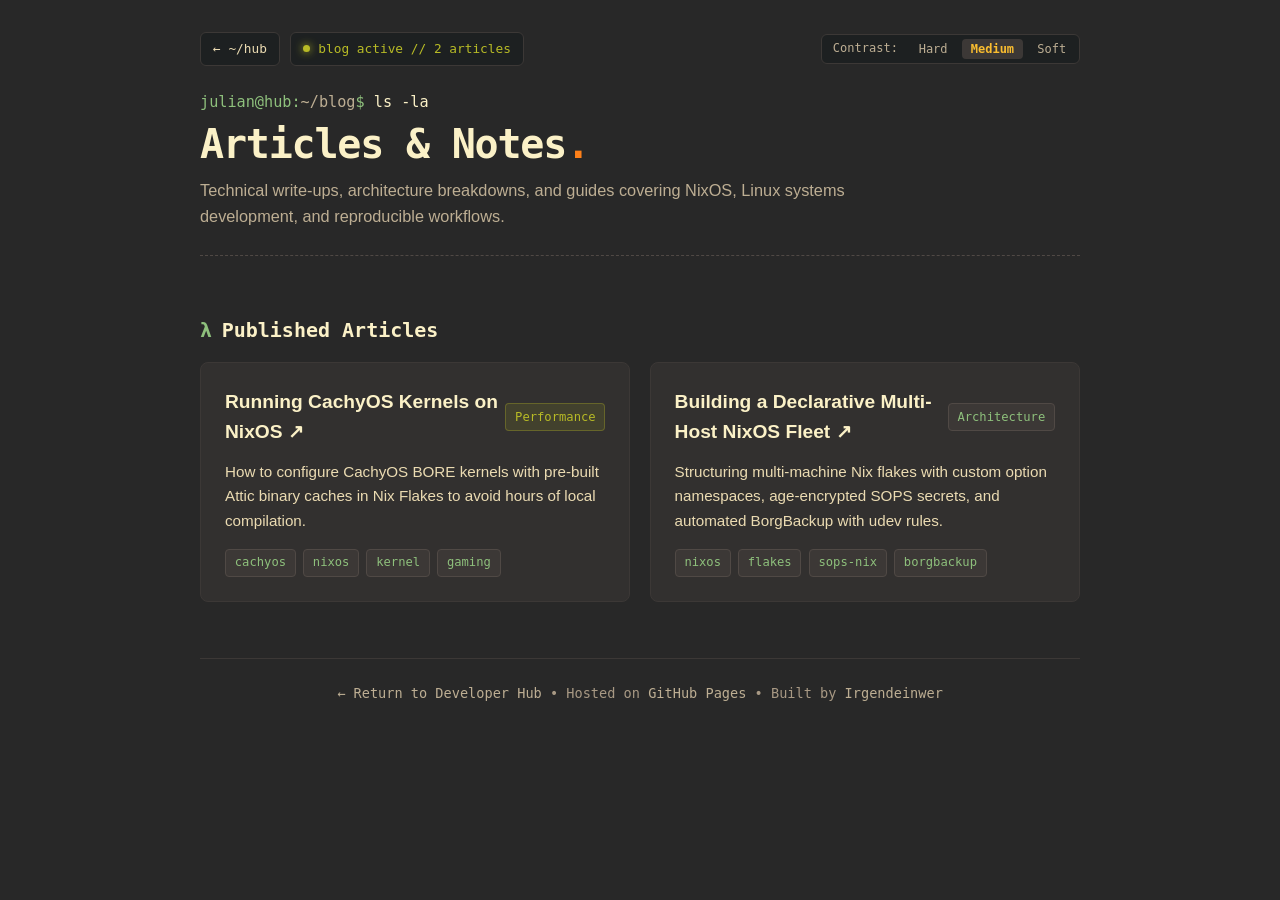
==== blog/index.html @ c4e3f8ac "feat: modularize codebase, sync dotfiles tree, add blog system and CachyOS guide" ====
<!DOCTYPE html>
<html lang="en">
<head>
    <meta charset="UTF-8">
    <meta name="viewport" content="width=device-width, initial-scale=1.0">
    <meta http-equiv="X-UA-Compatible" content="ie=edge">

    <!-- Browser Theme Color -->
    <meta name="theme-color" content="#282828" id="meta-theme-color">

    <!-- SEO Metadata -->
    <title>Blog &amp; Technical Notes | Irgendeinwer</title>
    <meta name="title" content="Blog &amp; Technical Notes | Irgendeinwer">
    <meta name="description" content="Technical deep-dives on NixOS, CachyOS kernels, Flakes, SOPS secrets, Linux system architecture, and reproducible workflows.">
    <meta name="author" content="Irgendeinwer">
    <meta name="robots" content="index, follow">
    <link rel="canonical" href="https://irgendeinwer.github.io/blog/">

    <!-- Favicon -->
    <link rel="icon" type="image/svg+xml" href="../favicon.svg">
    <link rel="icon" href="../favicon.ico" sizes="any">

    <!-- Open Graph & Twitter -->
    <meta property="og:type" content="website">
    <meta property="og:url" content="https://irgendeinwer.github.io/blog/">
    <meta property="og:title" content="Blog &amp; Technical Notes | Irgendeinwer">
    <meta property="og:description" content="Technical deep-dives on NixOS, CachyOS kernels, Flakes, SOPS secrets, Linux architecture, and declarative dotfiles.">
    <meta property="og:image" content="https://irgendeinwer.github.io/assets/og-image.png">

    <!-- Schema.org JSON-LD -->
    <script type="application/ld+json">
    {
      "@context": "https://schema.org",
      "@type": "Blog",
      "name": "Irgendeinwer Technical Blog",
      "url": "https://irgendeinwer.github.io/blog/",
      "description": "Technical deep-dives on NixOS, CachyOS kernels, Flakes, SOPS secrets, Linux architecture, and declarative dotfiles.",
      "author": {
        "@type": "Person",
        "name": "Irgendeinwer"
      }
    }
    </script>

    <!-- Modular Stylesheets -->
    <link rel="stylesheet" href="../css/variables.css">
    <link rel="stylesheet" href="../css/main.css">
    <link rel="stylesheet" href="../css/components.css">
</head>
<body data-contrast="medium">

    <div class="container">
        <!-- Top Nav -->
        <nav class="top-nav" aria-label="Navigation">
            <div class="nav-links">
                <a href="../" class="nav-pill" title="Return to developer hub">
                    <span>← ~/hub</span>
                </a>
                <div class="nav-status">
                    <span class="status-indicator" aria-hidden="true"></span>
                    <span>blog active // 2 articles</span>
                </div>
            </div>
            <div class="contrast-switcher" role="group" aria-label="Background Contrast Modes">
                <span class="contrast-label">Contrast:</span>
                <button class="contrast-btn" onclick="setContrast('hard')" aria-label="Set contrast to Hard mode">Hard</button>
                <button class="contrast-btn active" onclick="setContrast('medium')" aria-label="Set contrast to Medium mode">Medium</button>
                <button class="contrast-btn" onclick="setContrast('soft')" aria-label="Set contrast to Soft mode">Soft</button>
            </div>
        </nav>

        <!-- Header -->
        <header>
            <div class="prompt-line">julian@hub:<span class="path">~/blog</span>$ <span class="cmd">ls -la</span></div>
            <h1>Articles &amp; <span class="title-nowrap">Notes<span class="accent">.</span></span></h1>
            <p class="lead">
                Technical write-ups, architecture breakdowns, and guides covering NixOS, Linux systems development, and reproducible workflows.
            </p>
        </header>

        <!-- Blog Posts List -->
        <section aria-labelledby="posts-heading">
            <h2 id="posts-heading">Published Articles</h2>
            
            <div class="grid-2" style="margin-top: 1rem;">
                <article class="card">
                    <div class="card-header">
                        <h3 class="card-title">
                            <a href="cachyos-kernel-on-nixos.html">
                                Running CachyOS Kernels on NixOS ↗
                            </a>
                        </h3>
                        <span class="tag green">Performance</span>
                    </div>
                    <p class="card-desc">
                        How to configure CachyOS BORE kernels with pre-built Attic binary caches in Nix Flakes to avoid hours of local compilation.
                    </p>
                    <div class="tag-list">
                        <span class="tag">cachyos</span>
                        <span class="tag">nixos</span>
                        <span class="tag">kernel</span>
                        <span class="tag">gaming</span>
                    </div>
                </article>

                <article class="card">
                    <div class="card-header">
                        <h3 class="card-title">
                            <a href="building-declarative-nixos-fleet.html">
                                Building a Declarative Multi-Host NixOS Fleet ↗
                            </a>
                        </h3>
                        <span class="tag">Architecture</span>
                    </div>
                    <p class="card-desc">
                        Structuring multi-machine Nix flakes with custom option namespaces, age-encrypted SOPS secrets, and automated BorgBackup with udev rules.
                    </p>
                    <div class="tag-list">
                        <span class="tag">nixos</span>
                        <span class="tag">flakes</span>
                        <span class="tag">sops-nix</span>
                        <span class="tag">borgbackup</span>
                    </div>
                </article>
            </div>
        </section>

        <!-- Footer -->
        <footer>
            <p>
                <a href="../">← Return to Developer Hub</a> • Hosted on <a href="https://pages.github.com/" target="_blank" rel="noopener noreferrer">GitHub Pages</a> • Built by <a href="https://github.com/irgendeinwer">Irgendeinwer</a>
            </p>
        </footer>
    </div>

    <!-- Scripts -->
    <script src="../js/shortcuts.js"></script>
    <script src="../js/app.js"></script>
</body>
</html>
---- css/variables.css ----
/* ==========================================================================
   Gruvbox Design Tokens & Variables
   ========================================================================== */

:root {
    /* Gruvbox Dark Palette */
    --bg-hard: #1d2021;
    --bg: #282828;
    --bg-soft: #32302f;
    --bg-card: #3c3836;
    --bg-hover: #504945;

    --fg-0: #fbf1c7;
    --fg-1: #ebdbb2;
    --fg-4: #bdae93; /* Gruvbox fg3 - WCAG AA compliant (>6:1 contrast) */
    --gray: #a89984; /* Gruvbox fg4 - WCAG AA compliant (>4.8:1 contrast) */

    --red: #fb4934;
    --green: #b8bb26;
    --yellow: #fabd2f;
    --blue: #83a598;
    --purple: #d3869b;
    --aqua: #8ec07c;
    --orange: #fe8019;

    --font-mono: 'JetBrains Mono', 'Fira Code', 'FiraCode Nerd Font', 'Cascadia Code', monospace;
    --font-sans: -apple-system, BlinkMacSystemFont, "Segoe UI", Roboto, Helvetica, Arial, sans-serif;
}

/* Contrast Modes */
body[data-contrast="hard"] { --bg: var(--bg-hard); }
body[data-contrast="soft"] { --bg: var(--bg-soft); }

/* Animation Keyframes */
@keyframes cursor-blink {
    0%, 100% { opacity: 1; }
    50% { opacity: 0; }
}

@keyframes floatUp {
    0% {
        opacity: 1;
        transform: translate(0, 0) scale(1);
    }
    100% {
        opacity: 0;
        transform: translate(var(--tx, 0px), var(--ty, -100px)) scale(0.5) rotate(45deg);
    }
}
---- css/main.css ----
/* ==========================================================================
   Main Base & Layout Styles
   ========================================================================== */

* {
    box-sizing: border-box;
    margin: 0;
    padding: 0;
}

body {
    background-color: var(--bg);
    color: var(--fg-1);
    font-family: var(--font-sans);
    line-height: 1.6;
    padding: 0 1.5rem;
    display: flex;
    flex-direction: column;
    align-items: center;
    min-height: 100vh;
    transition: background-color 0.2s ease, color 0.2s ease;
}

/* Accessible Focus Outline */
a:focus-visible, button:focus-visible, input:focus-visible, summary:focus-visible {
    outline: 2px solid var(--yellow);
    outline-offset: 3px;
}

.container {
    max-width: 880px;
    width: 100%;
    display: flex;
    flex-direction: column;
    padding: 2rem 0 1rem;
}

/* Terminal Cursor Blink */
.cursor-blink {
    display: inline-block;
    width: 7px;
    height: 13px;
    vertical-align: -1px;
    background-color: var(--yellow);
    animation: cursor-blink 1s step-end infinite;
    margin-left: 4px;
}

/* Top Nav & Contrast Switcher */
.top-nav {
    display: flex;
    justify-content: space-between;
    align-items: center;
    margin-bottom: 1.5rem;
    font-family: var(--font-mono);
    font-size: 0.85rem;
    color: var(--fg-4);
    flex-wrap: wrap;
    gap: 0.8rem;
}

.nav-links {
    display: flex;
    align-items: center;
    gap: 0.6rem;
    flex-wrap: wrap;
}

/* Nav Status / Capsule Pill */
.nav-status, .nav-pill {
    display: inline-flex;
    align-items: center;
    gap: 0.55rem;
    background: var(--bg-hard);
    border: 1px solid var(--bg-card);
    padding: 0.35rem 0.75rem;
    border-radius: 6px;
    font-family: var(--font-mono);
    font-size: 0.8rem;
    color: var(--green);
    white-space: nowrap;
    text-decoration: none;
    transition: all 0.15s ease;
}

.nav-pill {
    color: var(--fg-1);
}

.nav-pill:hover {
    border-color: var(--yellow);
    color: var(--yellow);
    transform: translateY(-1px);
}

.nav-pill.active {
    border-color: var(--aqua);
    color: var(--aqua);
}

.status-indicator {
    width: 7px;
    height: 7px;
    background-color: var(--green);
    border-radius: 50%;
    box-shadow: 0 0 8px var(--green);
}

.contrast-switcher {
    display: flex;
    align-items: center;
    gap: 0.35rem;
    background: var(--bg-hard);
    padding: 0.25rem;
    border-radius: 6px;
    border: 1px solid var(--bg-card);
}

.contrast-label {
    font-size: 0.75rem;
    padding: 0 0.4rem;
    color: var(--fg-4);
}

.contrast-btn {
    background: transparent;
    border: none;
    color: var(--fg-4);
    font-family: var(--font-mono);
    font-size: 0.75rem;
    padding: 0.2rem 0.55rem;
    border-radius: 4px;
    cursor: pointer;
    transition: all 0.15s ease;
}

.contrast-btn:hover {
    color: var(--fg-0);
}

.contrast-btn.active {
    background: var(--bg-card);
    color: var(--yellow);
    font-weight: bold;
}

/* Header */
header {
    margin-bottom: 1.8rem;
    border-bottom: 1px dashed var(--bg-hover);
    padding-bottom: 1.6rem;
}

.prompt-line {
    font-family: var(--font-mono);
    font-size: 0.95rem;
    color: var(--aqua);
    margin-bottom: 0.35rem;
}

.prompt-line .path { color: var(--fg-4); }
.prompt-line .cmd { color: var(--fg-0); }

h1 {
    font-family: var(--font-mono);
    font-size: 2.5rem;
    color: var(--fg-0);
    letter-spacing: -0.03em;
    line-height: 1.2;
    margin-bottom: 0.6rem;
    word-break: break-word;
}

h1 .accent {
    color: var(--orange);
}

.title-nowrap {
    white-space: nowrap;
}

.lead {
    font-size: 1.02rem;
    color: var(--fg-4);
    max-width: 680px;
}

/* Section Headings */
h2 {
    font-size: 1.25rem;
    color: var(--fg-0);
    font-family: var(--font-mono);
    margin: 1.8rem 0 0.9rem;
    display: flex;
    align-items: center;
    gap: 0.6rem;
}

h2::before {
    content: "λ";
    color: var(--aqua);
    font-weight: bold;
}

/* Footer */
footer {
    width: 100%;
    max-width: 880px;
    margin-top: 3.5rem;
    padding-top: 1.5rem;
    padding-bottom: 2rem;
    border-top: 1px solid var(--bg-card);
    text-align: center;
    font-size: 0.85rem;
    color: var(--gray);
    font-family: var(--font-mono);
}

footer a {
    color: var(--fg-4);
    text-decoration: none;
}

footer a:hover {
    color: var(--yellow);
    text-decoration: underline;
}
---- css/components.css ----
/* ==========================================================================
   UI Components Stylesheet
   ========================================================================== */

/* Live Git Commit Banner */
.git-status-bar {
    margin-top: 1.2rem;
    background: var(--bg-hard);
    border: 1px solid var(--bg-card);
    border-radius: 6px;
    padding: 0.55rem 0.85rem;
    font-family: var(--font-mono);
    font-size: 0.8rem;
    color: var(--fg-4);
    display: flex;
    align-items: center;
    justify-content: space-between;
    flex-wrap: wrap;
    gap: 0.5rem;
}

.git-status-left {
    display: flex;
    align-items: center;
    gap: 0.5rem;
}

.git-badge {
    background: rgba(184, 187, 38, 0.15);
    color: var(--green);
    border: 1px solid rgba(184, 187, 38, 0.3);
    border-radius: 4px;
    padding: 0.1rem 0.4rem;
    font-size: 0.72rem;
    font-weight: 600;
}

.git-msg {
    color: var(--fg-1);
}

.git-msg a {
    color: var(--yellow);
    text-decoration: none;
}
.git-msg a:hover {
    text-decoration: underline;
}

/* Fastfetch Terminal Container */
.terminal-card {
    background: var(--bg-hard);
    border: 1px solid var(--bg-card);
    border-radius: 8px;
    overflow: hidden;
    box-shadow: 0 8px 30px rgba(0, 0, 0, 0.35);
}

.terminal-header {
    background: var(--bg-soft);
    padding: 0.6rem 1rem;
    display: flex;
    align-items: center;
    justify-content: space-between;
    border-bottom: 1px solid var(--bg-card);
    flex-wrap: wrap;
    gap: 0.5rem;
}

.terminal-dots {
    display: flex;
    gap: 6px;
}

.dot {
    width: 11px;
    height: 11px;
    border-radius: 50%;
}
.dot.red { background-color: var(--red); }
.dot.yellow { background-color: var(--yellow); }
.dot.green { background-color: var(--green); }

.terminal-quote {
    font-family: var(--font-mono);
    font-size: 0.8rem;
    color: var(--yellow);
    font-style: italic;
}

.host-tabs {
    display: flex;
    gap: 0.35rem;
}

.tab-btn {
    background: var(--bg-card);
    color: var(--fg-4);
    border: 1px solid var(--bg-hover);
    padding: 0.25rem 0.65rem;
    font-family: var(--font-mono);
    font-size: 0.78rem;
    border-radius: 4px;
    cursor: pointer;
    transition: all 0.15s ease;
}

.tab-btn.active {
    background: var(--aqua);
    color: var(--bg-hard);
    border-color: var(--aqua);
    font-weight: bold;
}

/* Fastfetch Responsive Layout */
.terminal-body {
    padding: 1.4rem 1.8rem;
    display: flex;
    align-items: center;
    gap: 2.5rem;
    font-family: var(--font-mono);
    font-size: 0.86rem;
}

@media (max-width: 680px) {
    .terminal-body {
        flex-direction: column;
        align-items: center;
        gap: 1.5rem;
        padding: 1.2rem;
    }
    .nix-logo {
        width: 170px !important;
        height: 170px !important;
    }
}

/* Interactive Large Rainbow Nix Logo */
.nix-logo {
    width: 245px;
    height: 245px;
    flex-shrink: 0;
    cursor: pointer;
    user-select: none;
    transform-origin: center;
    transform: rotate(0deg);
    transition: transform 0.65s cubic-bezier(0.34, 1.56, 0.64, 1), filter 0.3s ease;
    filter: drop-shadow(0 6px 16px rgba(0, 0, 0, 0.45));
}

.nix-logo:hover {
    filter: drop-shadow(0 0 22px rgba(184, 187, 38, 0.55));
}

.fetch-specs {
    display: flex;
    flex-direction: column;
    gap: 0.35rem;
    width: 100%;
}

.fetch-header {
    color: var(--yellow);
    font-weight: bold;
    font-size: 0.95rem;
}

.fetch-divider {
    color: var(--fg-4);
    margin-bottom: 0.2rem;
    opacity: 0.5;
}

.spec-line {
    display: flex;
    gap: 0.5rem;
    flex-wrap: wrap;
}

.spec-key {
    color: var(--blue);
    font-weight: 600;
    min-width: 75px;
}

.spec-val {
    color: var(--fg-1);
}

.spec-val.accent {
    color: var(--orange);
}

/* Fastfetch Terminal Color Palette Bar */
.fetch-palette {
    display: flex;
    gap: 6px;
    margin-top: 0.65rem;
    padding-top: 0.5rem;
}

.palette-block {
    width: 18px;
    height: 12px;
    border-radius: 2px;
    transition: transform 0.15s ease;
}

.palette-block:hover {
    transform: scaleY(1.4);
}

/* Grid & Cards */
.grid-2 {
    display: grid;
    grid-template-columns: repeat(auto-fit, minmax(280px, 1fr));
    gap: 1.2rem;
}

.card {
    background: var(--bg-soft);
    border: 1px solid var(--bg-card);
    border-radius: 8px;
    padding: 1.5rem;
    transition: transform 0.2s ease, border-color 0.2s ease, box-shadow 0.2s ease;
    position: relative;
    display: flex;
    flex-direction: column;
}

.card:hover {
    border-color: var(--yellow);
    transform: translateY(-2px);
    box-shadow: 0 6px 20px rgba(0, 0, 0, 0.4);
}

.card-header {
    display: flex;
    justify-content: space-between;
    align-items: center;
    margin-bottom: 0.75rem;
}

.card-title {
    font-size: 1.2rem;
    font-weight: 600;
    color: var(--fg-0);
}

.card-title a {
    color: inherit;
    text-decoration: none;
}

.card-title a:hover {
    color: var(--orange);
}

.card-desc {
    color: var(--fg-1);
    font-size: 0.95rem;
    margin-bottom: 1rem;
    flex-grow: 1;
}

/* Tags */
.tag-list {
    display: flex;
    flex-wrap: wrap;
    gap: 0.45rem;
}

.tag {
    font-family: var(--font-mono);
    font-size: 0.76rem;
    padding: 0.2rem 0.55rem;
    border-radius: 4px;
    background: var(--bg-card);
    color: var(--aqua);
    border: 1px solid var(--bg-hover);
}

.tag.accent {
    color: var(--orange);
    background: rgba(254, 128, 25, 0.12);
    border-color: rgba(254, 128, 25, 0.3);
}

.tag.green {
    color: var(--green);
    background: rgba(184, 187, 38, 0.12);
    border-color: rgba(184, 187, 38, 0.3);
}

.tag.purple {
    color: var(--purple);
    background: rgba(211, 134, 155, 0.12);
    border-color: rgba(211, 134, 155, 0.3);
}

/* Repository Directory Tree Component */
.tree-container {
    background: var(--bg-hard);
    border: 1px solid var(--bg-card);
    border-radius: 8px;
    margin-top: 1rem;
    overflow: hidden;
    font-family: var(--font-mono);
    font-size: 0.85rem;
}

.tree-header {
    background: var(--bg-soft);
    padding: 0.6rem 1rem;
    display: flex;
    justify-content: space-between;
    align-items: center;
    border-bottom: 1px solid var(--bg-card);
    color: var(--fg-4);
    font-size: 0.8rem;
    flex-wrap: wrap;
    gap: 0.5rem;
}

.tree-body {
    padding: 1rem 1.25rem;
    max-height: 480px;
    overflow-y: auto;
}

.tree-branch {
    list-style: none;
    padding-left: 1.2rem;
    border-left: 1px solid var(--bg-card);
    margin: 0.2rem 0 0.2rem 0.4rem;
}

.tree-root {
    list-style: none;
    padding-left: 0;
    margin: 0;
}

.tree-item {
    margin: 0.3rem 0;
}

.tree-folder summary {
    cursor: pointer;
    color: var(--yellow);
    font-weight: 600;
    display: inline-flex;
    align-items: center;
    gap: 0.35rem;
    user-select: none;
    padding: 0.15rem 0.3rem;
    border-radius: 4px;
    transition: background 0.15s ease;
}

.tree-folder summary:hover {
    background: var(--bg-card);
    color: var(--fg-0);
}

.tree-folder summary::marker, .tree-folder summary::-webkit-details-marker {
    display: none;
}

.tree-folder summary::before {
    content: "▸";
    color: var(--fg-4);
    font-size: 0.8rem;
    display: inline-block;
    transition: transform 0.15s ease;
}

.tree-folder[open] > summary::before {
    transform: rotate(90deg);
    color: var(--yellow);
}

.tree-file {
    color: var(--fg-1);
    display: flex;
    align-items: center;
    gap: 0.45rem;
    padding: 0.12rem 0.3rem;
    border-radius: 4px;
}

.tree-file:hover {
    background: var(--bg-soft);
}

.tree-file-nix { color: var(--aqua); }
.tree-file-doc { color: var(--blue); }
.tree-file-media { color: var(--purple); }
.tree-file-config { color: var(--orange); }

.btn-tree-toggle {
    background: var(--bg-card);
    border: 1px solid var(--bg-hover);
    color: var(--fg-1);
    font-family: var(--font-mono);
    font-size: 0.75rem;
    padding: 0.2rem 0.6rem;
    border-radius: 4px;
    cursor: pointer;
}
.btn-tree-toggle:hover {
    background: var(--bg-hover);
    color: var(--yellow);
}

/* Interactive Namespace Builder Widget */
.playground-header {
    display: flex;
    justify-content: space-between;
    align-items: center;
    margin-bottom: 0.75rem;
    flex-wrap: wrap;
    gap: 0.5rem;
}

.playground-actions {
    display: flex;
    gap: 0.4rem;
}

.btn-action {
    background: var(--bg-card);
    color: var(--fg-1);
    border: 1px solid var(--bg-hover);
    font-family: var(--font-mono);
    font-size: 0.75rem;
    padding: 0.25rem 0.6rem;
    border-radius: 4px;
    cursor: pointer;
    transition: all 0.15s ease;
}

.btn-action:hover {
    background: var(--yellow);
    color: var(--bg-hard);
    border-color: var(--yellow);
    font-weight: bold;
}

.playground-container {
    background: var(--bg-soft);
    border: 1px solid var(--bg-card);
    border-radius: 8px;
    padding: 1.5rem;
    display: grid;
    grid-template-columns: 1fr 1.15fr;
    gap: 1.5rem;
}

@media (max-width: 780px) {
    .playground-container {
        grid-template-columns: 1fr;
    }
}

.toggles-panel {
    display: flex;
    flex-direction: column;
    gap: 0.65rem;
}

.toggle-group-title {
    font-family: var(--font-mono);
    font-size: 0.78rem;
    color: var(--fg-4);
    text-transform: uppercase;
    letter-spacing: 0.05em;
    margin-top: 0.4rem;
}

.toggle-item {
    display: flex;
    align-items: center;
    gap: 0.75rem;
    cursor: pointer;
    font-family: var(--font-mono);
    font-size: 0.82rem;
    color: var(--fg-1);
    user-select: none;
}

.toggle-item input[type="checkbox"] {
    accent-color: var(--green);
    width: 16px;
    height: 16px;
    cursor: pointer;
}

.live-code-preview {
    background: var(--bg-hard);
    border: 1px solid var(--bg-card);
    border-radius: 6px;
    padding: 1.2rem;
    font-family: var(--font-mono);
    font-size: 0.8rem;
    color: var(--fg-1);
    overflow-x: auto;
    display: flex;
    flex-direction: column;
    justify-content: center;
    line-height: 1.5;
}

/* Syntax Highlighting Tokens */
.code-nix-key { color: var(--blue); }
.code-nix-val { color: var(--green); }
.code-nix-str { color: var(--yellow); }
.code-nix-comment { color: var(--gray); font-style: italic; }
.code-nix-builtin { color: var(--purple); font-weight: 600; }
.code-nix-fn { color: var(--aqua); }
.code-nix-attr { color: var(--orange); }

/* Unified Flake & Clone Commands Box */
.cmd-terminal {
    background: var(--bg-hard);
    border: 1px solid var(--bg-card);
    border-radius: 8px;
    margin-top: 1rem;
    overflow: hidden;
}

.cmd-header {
    background: var(--bg-soft);
    padding: 0.5rem 1rem;
    display: flex;
    justify-content: space-between;
    align-items: center;
    border-bottom: 1px solid var(--bg-card);
    flex-wrap: wrap;
    gap: 0.5rem;
}

.cmd-tabs {
    display: flex;
    gap: 0.35rem;
}

.cmd-tab-btn {
    background: var(--bg-card);
    color: var(--fg-4);
    border: 1px solid var(--bg-hover);
    padding: 0.25rem 0.65rem;
    font-family: var(--font-mono);
    font-size: 0.78rem;
    border-radius: 4px;
    cursor: pointer;
    transition: all 0.15s ease;
}

.cmd-tab-btn.active {
    background: var(--aqua);
    color: var(--bg-hard);
    border-color: var(--aqua);
    font-weight: bold;
}

.cmd-body {
    padding: 1rem 1.2rem;
    display: flex;
    justify-content: space-between;
    align-items: center;
    font-family: var(--font-mono);
    font-size: 0.85rem;
    gap: 1rem;
    flex-wrap: wrap;
}

.cmd-text {
    color: var(--green);
    overflow-x: auto;
    word-break: break-all;
}

.cmd-text::before {
    content: "$ ";
    color: var(--fg-4);
}

.btn-copy-small {
    background: var(--bg-card);
    color: var(--fg-0);
    border: 1px solid var(--bg-hover);
    padding: 0.4rem 0.8rem;
    font-family: var(--font-mono);
    font-size: 0.78rem;
    border-radius: 4px;
    cursor: pointer;
    transition: all 0.15s ease;
    white-space: nowrap;
}

.btn-copy-small:hover {
    background: var(--yellow);
    color: var(--bg-hard);
    border-color: var(--yellow);
    font-weight: bold;
}

/* Connect / Links */
.links-group {
    display: flex;
    gap: 1rem;
    flex-wrap: wrap;
}

.btn {
    display: inline-flex;
    align-items: center;
    gap: 0.5rem;
    background: var(--bg-soft);
    color: var(--fg-0);
    border: 1px solid var(--bg-card);
    padding: 0.7rem 1.2rem;
    border-radius: 6px;
    font-family: var(--font-mono);
    font-size: 0.9rem;
    text-decoration: none;
    cursor: pointer;
    transition: all 0.15s ease;
}

.btn:hover {
    border-color: var(--yellow);
    color: var(--yellow);
    transform: translateY(-2px);
}

.btn-primary {
    background: var(--yellow);
    color: var(--bg-hard);
    border-color: var(--yellow);
    font-weight: bold;
}

.btn-primary:hover {
    background: var(--orange);
    border-color: var(--orange);
    color: var(--bg-hard);
}

.btn-icon-star {
    color: var(--bg-hard);
    font-size: 1.1rem;
    line-height: 1;
    font-weight: 900;
}

.btn-discord:hover {
    border-color: #7289da;
    color: #7289da;
}

/* Floating Particles */
.particle {
    position: fixed;
    pointer-events: none;
    font-family: var(--font-mono);
    font-weight: bold;
    z-index: 9999;
    animation: floatUp 0.9s cubic-bezier(0.22, 1, 0.36, 1) forwards;
}

/* Modern Gruvbox Toast Notification */
#toast {
    position: fixed;
    bottom: 24px;
    left: 50%;
    transform: translate(-50%, 30px) scale(0.92);
    background: rgba(30, 32, 33, 0.96);
    backdrop-filter: blur(12px);
    -webkit-backdrop-filter: blur(12px);
    border: 1px solid var(--yellow);
    color: var(--fg-0);
    font-family: var(--font-mono);
    font-size: 0.84rem;
    padding: 0.65rem 1.1rem;
    border-radius: 8px;
    box-shadow: 0 10px 30px rgba(0, 0, 0, 0.5);
    pointer-events: none;
    opacity: 0;
    visibility: hidden;
    z-index: 1000;
    display: flex;
    align-items: center;
    gap: 0.6rem;
    transition: opacity 0.25s ease, transform 0.3s cubic-bezier(0.175, 0.885, 0.32, 1.275), visibility 0.25s ease;
}

#toast.show {
    opacity: 1;
    visibility: visible;
    transform: translate(-50%, 0) scale(1);
}

#toast-icon {
    color: var(--yellow);
    font-weight: bold;
}

/* Vim Cheat Sheet Badge (Bottom Right) */
.kbd-hint {
    position: fixed;
    bottom: 20px;
    right: 20px;
    background: var(--bg-hard);
    border: 1px solid var(--bg-card);
    color: var(--fg-4);
    font-family: var(--font-mono);
    font-size: 0.76rem;
    padding: 0.35rem 0.65rem;
    border-radius: 6px;
    cursor: pointer;
    display: flex;
    align-items: center;
    gap: 0.4rem;
    z-index: 90;
    transition: all 0.2s ease;
    box-shadow: 0 4px 12px rgba(0, 0, 0, 0.3);
}

.kbd-hint:hover {
    color: var(--yellow);
    border-color: var(--yellow);
    transform: translateY(-2px);
}

.kbd-key {
    background: var(--bg-card);
    color: var(--yellow);
    padding: 0.1rem 0.35rem;
    border-radius: 3px;
    border: 1px solid var(--bg-hover);
    font-weight: bold;
}

/* Neovim Style Cheat Sheet Modal */
.modal-overlay {
    position: fixed;
    inset: 0;
    background: rgba(0, 0, 0, 0.7);
    backdrop-filter: blur(4px);
    z-index: 2000;
    display: flex;
    align-items: center;
    justify-content: center;
    opacity: 0;
    pointer-events: none;
    transition: opacity 0.2s ease;
}

.modal-overlay.active {
    opacity: 1;
    pointer-events: auto;
}

.modal-box {
    background: var(--bg-hard);
    border: 1px solid var(--yellow);
    border-radius: 8px;
    width: 90%;
    max-width: 440px;
    box-shadow: 0 12px 40px rgba(0,0,0,0.6);
    overflow: hidden;
    font-family: var(--font-mono);
}

.modal-header {
    background: var(--bg-soft);
    padding: 0.6rem 1rem;
    border-bottom: 1px solid var(--bg-card);
    display: flex;
    justify-content: space-between;
    align-items: center;
    font-size: 0.85rem;
    color: var(--yellow);
}

.modal-body {
    padding: 1.2rem;
    display: flex;
    flex-direction: column;
    gap: 0.6rem;
    font-size: 0.82rem;
    color: var(--fg-1);
}

.modal-row {
    display: flex;
    justify-content: space-between;
    align-items: center;
    border-bottom: 1px dashed var(--bg-card);
    padding-bottom: 0.35rem;
}

/* Blog & Article Reader Specifics */
.post-meta {
    font-family: var(--font-mono);
    font-size: 0.85rem;
    color: var(--gray);
    margin-bottom: 1.5rem;
    display: flex;
    gap: 1rem;
    flex-wrap: wrap;
}

.prose {
    line-height: 1.75;
    font-size: 1.02rem;
    color: var(--fg-1);
}

.prose p {
    margin-bottom: 1.25rem;
}

.prose a {
    color: var(--yellow);
    text-decoration: underline;
    text-underline-offset: 3px;
    transition: color 0.15s ease;
}

.prose a:hover {
    color: var(--orange);
}

.prose h2 {
    margin-top: 2.4rem;
    margin-bottom: 0.9rem;
    color: var(--fg-0);
    font-size: 1.35rem;
}

.prose h3 {
    margin-top: 1.8rem;
    margin-bottom: 0.6rem;
    color: var(--yellow);
    font-family: var(--font-mono);
    font-size: 1.1rem;
}

.prose ul, .prose ol {
    margin-left: 1.5rem;
    margin-bottom: 1.25rem;
}

.prose li {
    margin-bottom: 0.45rem;
}

.prose code {
    font-family: var(--font-mono);
    background: var(--bg-hard);
    border: 1px solid var(--bg-card);
    padding: 0.15rem 0.35rem;
    border-radius: 4px;
    font-size: 0.88em;
    color: var(--aqua);
}

.prose pre {
    background: var(--bg-hard);
    border: 1px solid var(--bg-card);
    border-radius: 6px;
    padding: 1.2rem;
    margin: 1.4rem 0;
    overflow-x: auto;
    font-family: var(--font-mono);
    font-size: 0.84rem;
    line-height: 1.55;
}

.prose pre code {
    background: transparent;
    border: none;
    padding: 0;
    color: var(--fg-1);
    font-size: inherit;
}

.prose blockquote {
    border-left: 3px solid var(--yellow);
    padding: 0.6rem 1rem;
    margin: 1.6rem 0;
    background: rgba(250, 189, 47, 0.04);
    border-radius: 0 4px 4px 0;
    color: var(--fg-4);
    font-style: italic;
}
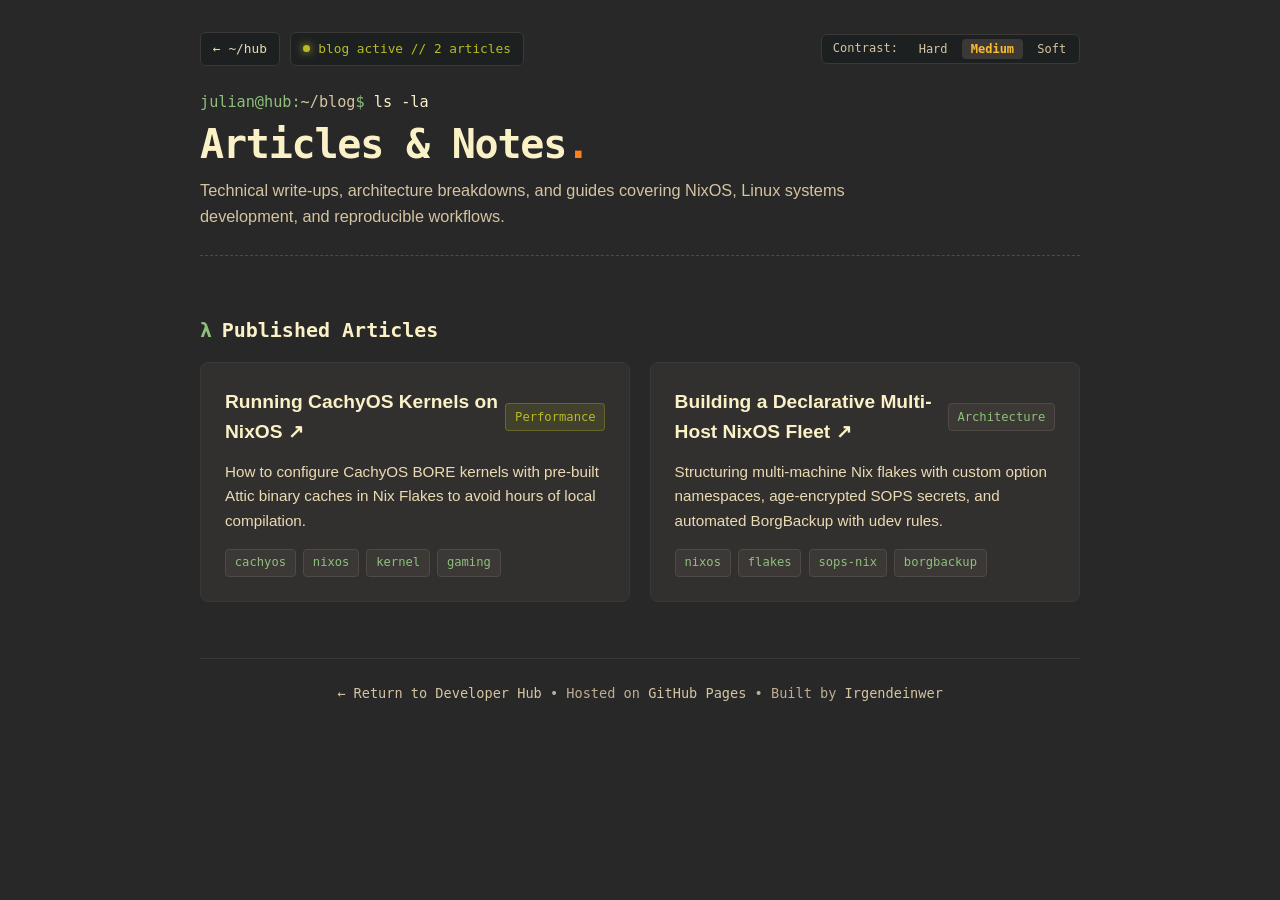
==== commit 049969d1: "perf: optimize resource loading, pre-render fastfetch & code preview, bump WCAG contrast and button " ====
--- a/blog/index.html
+++ b/blog/index.html
@@ -42,6 +42,11 @@
     }
     </script>
 
+    <!-- Preload Stylesheets -->
+    <link rel="preload" href="../css/variables.css" as="style">
+    <link rel="preload" href="../css/main.css" as="style">
+    <link rel="preload" href="../css/components.css" as="style">
+
     <!-- Modular Stylesheets -->
     <link rel="stylesheet" href="../css/variables.css">
     <link rel="stylesheet" href="../css/main.css">
@@ -63,9 +68,9 @@
             </div>
             <div class="contrast-switcher" role="group" aria-label="Background Contrast Modes">
                 <span class="contrast-label">Contrast:</span>
-                <button class="contrast-btn" onclick="setContrast('hard')" aria-label="Set contrast to Hard mode">Hard</button>
-                <button class="contrast-btn active" onclick="setContrast('medium')" aria-label="Set contrast to Medium mode">Medium</button>
-                <button class="contrast-btn" onclick="setContrast('soft')" aria-label="Set contrast to Soft mode">Soft</button>
+                <button type="button" class="contrast-btn" onclick="setContrast('hard')" aria-label="Set contrast to Hard mode">Hard</button>
+                <button type="button" class="contrast-btn active" onclick="setContrast('medium')" aria-label="Set contrast to Medium mode">Medium</button>
+                <button type="button" class="contrast-btn" onclick="setContrast('soft')" aria-label="Set contrast to Soft mode">Soft</button>
             </div>
         </nav>
 
@@ -134,7 +139,7 @@
     </div>
 
     <!-- Scripts -->
-    <script src="../js/shortcuts.js"></script>
-    <script src="../js/app.js"></script>
+    <script src="../js/shortcuts.js" defer></script>
+    <script src="../js/app.js" defer></script>
 </body>
 </html>
--- a/css/variables.css
+++ b/css/variables.css
@@ -12,8 +12,8 @@
 
     --fg-0: #fbf1c7;
     --fg-1: #ebdbb2;
-    --fg-4: #bdae93; /* Gruvbox fg3 - WCAG AA compliant (>6:1 contrast) */
-    --gray: #a89984; /* Gruvbox fg4 - WCAG AA compliant (>4.8:1 contrast) */
+    --fg-4: #d5c4a1; /* Gruvbox fg2 - WCAG AAA compliant (>7.5:1 contrast on #282828, >5.5:1 on #3c3836) */
+    --gray: #bdae93; /* Gruvbox fg3 - WCAG AA compliant (>6.0:1 contrast on #282828, >4.7:1 on #3c3836) */
 
     --red: #fb4934;
     --green: #b8bb26;
--- a/css/variables.css
+++ b/css/variables.css
@@ -12,8 +12,8 @@
 
     --fg-0: #fbf1c7;
     --fg-1: #ebdbb2;
-    --fg-4: #bdae93; /* Gruvbox fg3 - WCAG AA compliant (>6:1 contrast) */
-    --gray: #a89984; /* Gruvbox fg4 - WCAG AA compliant (>4.8:1 contrast) */
+    --fg-4: #d5c4a1; /* Gruvbox fg2 - WCAG AAA compliant (>7.5:1 contrast on #282828, >5.5:1 on #3c3836) */
+    --gray: #bdae93; /* Gruvbox fg3 - WCAG AA compliant (>6.0:1 contrast on #282828, >4.7:1 on #3c3836) */
 
     --red: #fb4934;
     --green: #b8bb26;
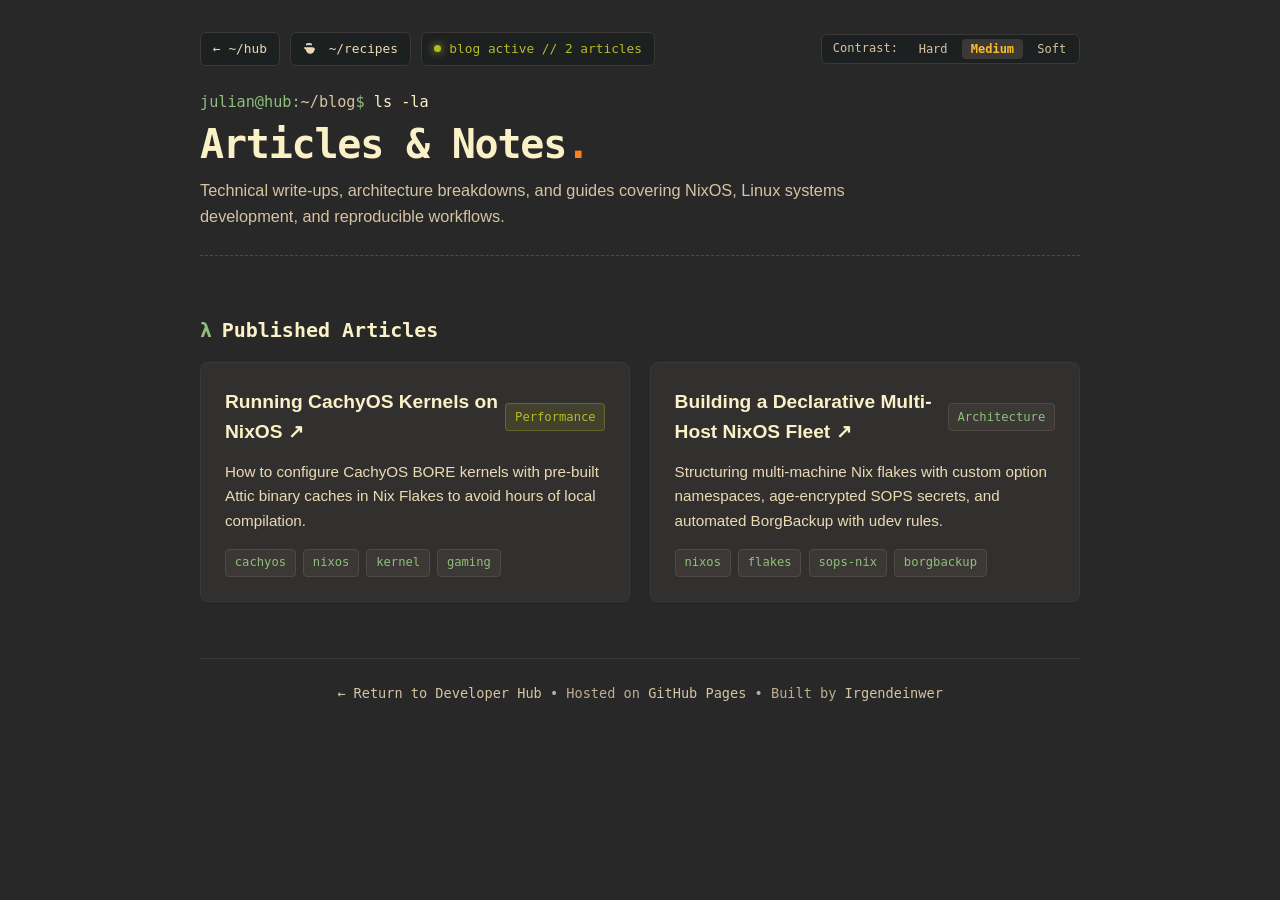
==== commit 3f261059: "feat: replace emojis with custom SVG icon system and add recipes section" ====
--- a/blog/index.html
+++ b/blog/index.html
@@ -20,12 +20,23 @@
     <link rel="icon" type="image/svg+xml" href="../favicon.svg">
     <link rel="icon" href="../favicon.ico" sizes="any">
 
-    <!-- Open Graph & Twitter -->
+    <!-- Open Graph & Twitter Cards -->
     <meta property="og:type" content="website">
     <meta property="og:url" content="https://irgendeinwer.github.io/blog/">
     <meta property="og:title" content="Blog &amp; Technical Notes | Irgendeinwer">
     <meta property="og:description" content="Technical deep-dives on NixOS, CachyOS kernels, Flakes, SOPS secrets, Linux architecture, and declarative dotfiles.">
-    <meta property="og:image" content="https://irgendeinwer.github.io/assets/og-image.png">
+    <meta property="og:site_name" content="Irgendeinwer">
+    <meta property="og:image" content="https://irgendeinwer.github.io/assets/og-blog.png">
+    <meta property="og:image:type" content="image/png">
+    <meta property="og:image:width" content="1200">
+    <meta property="og:image:height" content="630">
+    <meta property="og:image:alt" content="Irgendeinwer Technical Blog - NixOS &amp; Linux Notes">
+
+    <meta name="twitter:card" content="summary_large_image">
+    <meta name="twitter:title" content="Blog &amp; Technical Notes | Irgendeinwer">
+    <meta name="twitter:description" content="Technical deep-dives on NixOS, CachyOS kernels, Flakes, SOPS secrets, Linux architecture, and declarative dotfiles.">
+    <meta name="twitter:image" content="https://irgendeinwer.github.io/assets/og-blog.png">
+    <meta name="twitter:image:alt" content="Irgendeinwer Technical Blog - NixOS &amp; Linux Notes">
 
     <!-- Schema.org JSON-LD -->
     <script type="application/ld+json">
@@ -61,6 +72,9 @@
                 <a href="../" class="nav-pill" title="Return to developer hub">
                     <span>← ~/hub</span>
                 </a>
+                <a href="../recipes/" class="nav-pill" title="Functional recipes and kitchen derivations">
+                    <span><svg class="svg-icon" viewBox="0 0 16 16" width="14" height="14" fill="none" stroke="currentColor" stroke-width="1.6" stroke-linecap="round" stroke-linejoin="round" aria-hidden="true"><path d="M2 7.5h10a1.5 1.5 0 0 1 1.5 1.5v.5a4.5 4.5 0 0 1-9 0V9a1.5 1.5 0 0 1-1.5-1.5z"/><path d="M12 9h2.5"/><path d="M4.5 3.5c0-.8.7-1.5 1.5-1.5s1.5.7 1.5 1.5M7.5 3.5c0-.8.7-1.5 1.5-1.5s1.5.7 1.5 1.5"/></svg> ~/recipes</span>
+                </a>
                 <div class="nav-status">
                     <span class="status-indicator" aria-hidden="true"></span>
                     <span>blog active // 2 articles</span>
@@ -83,6 +97,9 @@
             </p>
         </header>
 
+        <!-- Main Content Landmark -->
+        <main id="main-content">
+
         <!-- Blog Posts List -->
         <section aria-labelledby="posts-heading">
             <h2 id="posts-heading">Published Articles</h2>
@@ -91,7 +108,7 @@
                 <article class="card">
                     <div class="card-header">
                         <h3 class="card-title">
-                            <a href="cachyos-kernel-on-nixos.html">
+                            <a href="cachyos-kernel-on-nixos">
                                 Running CachyOS Kernels on NixOS ↗
                             </a>
                         </h3>
@@ -111,7 +128,7 @@
                 <article class="card">
                     <div class="card-header">
                         <h3 class="card-title">
-                            <a href="building-declarative-nixos-fleet.html">
+                            <a href="building-declarative-nixos-fleet">
                                 Building a Declarative Multi-Host NixOS Fleet ↗
                             </a>
                         </h3>
@@ -129,6 +146,7 @@
                 </article>
             </div>
         </section>
+        </main>
 
         <!-- Footer -->
         <footer>
--- a/css/components.css
+++ b/css/components.css
@@ -897,3 +897,54 @@
     color: var(--fg-4);
     font-style: italic;
 }
+
+/* ==========================================================================
+   Custom SVG Icon System
+   ========================================================================== */
+.svg-icon {
+    display: inline-block;
+    vertical-align: -0.15em;
+    width: 1em;
+    height: 1em;
+    fill: currentColor;
+    flex-shrink: 0;
+}
+
+.tree-folder summary .svg-icon,
+.tree-header .svg-icon {
+    color: var(--yellow);
+}
+
+.tree-file .svg-icon {
+    color: currentColor;
+}
+
+.tree-file-nix .svg-icon { color: var(--aqua); }
+.tree-file-doc .svg-icon { color: var(--blue); }
+.tree-file-media .svg-icon { color: var(--purple); }
+.tree-file-config .svg-icon { color: var(--orange); }
+
+.tab-btn .svg-icon,
+.btn-action .svg-icon,
+.btn .svg-icon,
+.nav-pill .svg-icon,
+.post-meta .svg-icon {
+    margin-right: 0.35rem;
+}
+
+.tab-btn.active .svg-icon {
+    color: var(--bg-hard);
+}
+
+.btn-icon-star .svg-icon {
+    width: 1.05em;
+    height: 1.05em;
+    vertical-align: -0.12em;
+    color: var(--bg-hard);
+}
+
+.post-meta span {
+    display: inline-flex;
+    align-items: center;
+}
+
--- a/css/components.css
+++ b/css/components.css
@@ -897,3 +897,54 @@
     color: var(--fg-4);
     font-style: italic;
 }
+
+/* ==========================================================================
+   Custom SVG Icon System
+   ========================================================================== */
+.svg-icon {
+    display: inline-block;
+    vertical-align: -0.15em;
+    width: 1em;
+    height: 1em;
+    fill: currentColor;
+    flex-shrink: 0;
+}
+
+.tree-folder summary .svg-icon,
+.tree-header .svg-icon {
+    color: var(--yellow);
+}
+
+.tree-file .svg-icon {
+    color: currentColor;
+}
+
+.tree-file-nix .svg-icon { color: var(--aqua); }
+.tree-file-doc .svg-icon { color: var(--blue); }
+.tree-file-media .svg-icon { color: var(--purple); }
+.tree-file-config .svg-icon { color: var(--orange); }
+
+.tab-btn .svg-icon,
+.btn-action .svg-icon,
+.btn .svg-icon,
+.nav-pill .svg-icon,
+.post-meta .svg-icon {
+    margin-right: 0.35rem;
+}
+
+.tab-btn.active .svg-icon {
+    color: var(--bg-hard);
+}
+
+.btn-icon-star .svg-icon {
+    width: 1.05em;
+    height: 1.05em;
+    vertical-align: -0.12em;
+    color: var(--bg-hard);
+}
+
+.post-meta span {
+    display: inline-flex;
+    align-items: center;
+}
+
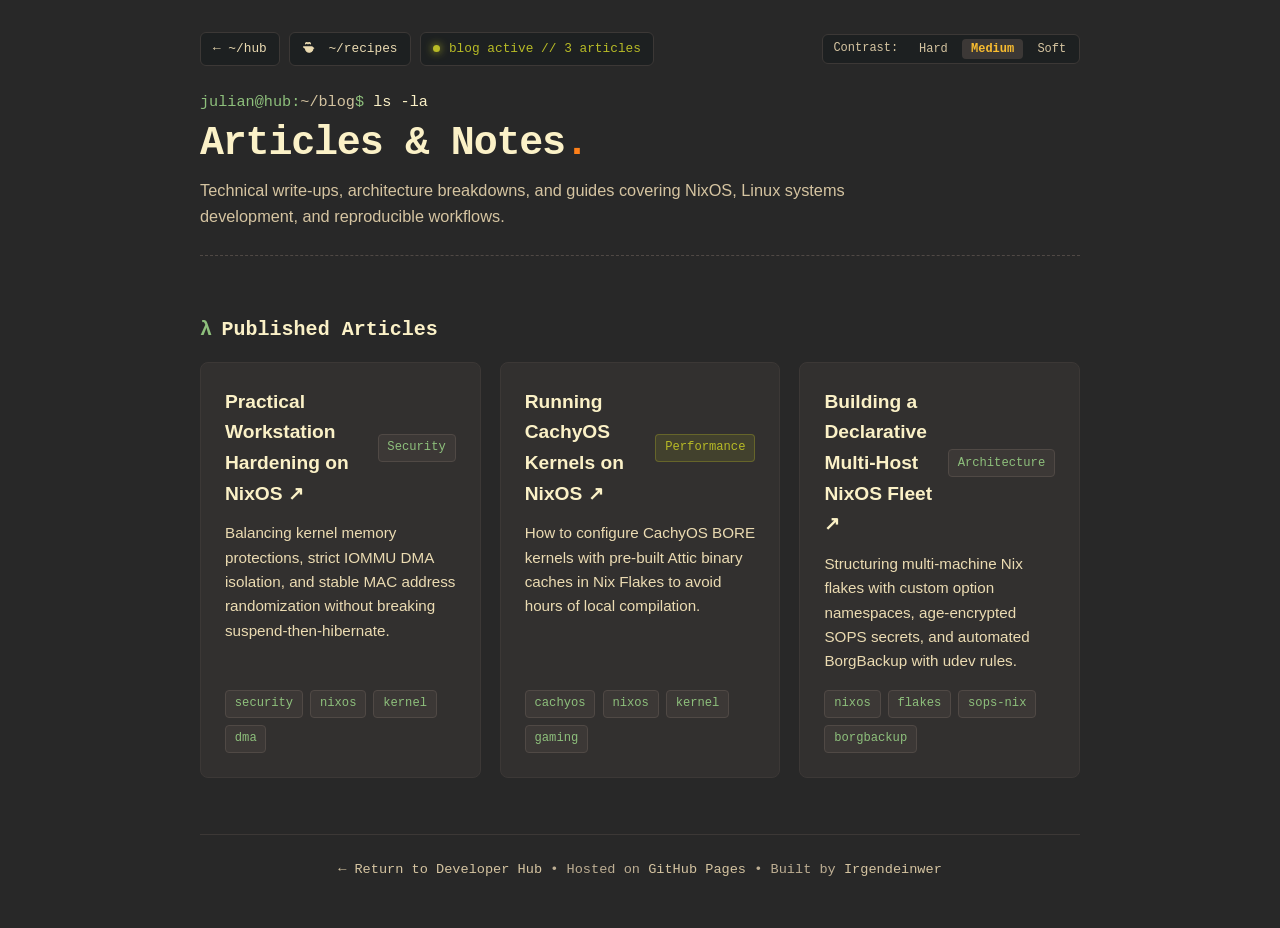
==== commit ee3f38ed: "feat(blog): add practical workstation hardening article" ====
--- a/blog/index.html
+++ b/blog/index.html
@@ -77,7 +77,7 @@
                 </a>
                 <div class="nav-status">
                     <span class="status-indicator" aria-hidden="true"></span>
-                    <span>blog active // 2 articles</span>
+                    <span>blog active // 3 articles</span>
                 </div>
             </div>
             <div class="contrast-switcher" role="group" aria-label="Background Contrast Modes">
@@ -105,6 +105,26 @@
             <h2 id="posts-heading">Published Articles</h2>
             
             <div class="grid-2" style="margin-top: 1rem;">
+                <article class="card">
+                    <div class="card-header">
+                        <h3 class="card-title">
+                            <a href="practical-nixos-workstation-hardening">
+                                Practical Workstation Hardening on NixOS ↗
+                            </a>
+                        </h3>
+                        <span class="tag aqua">Security</span>
+                    </div>
+                    <p class="card-desc">
+                        Balancing kernel memory protections, strict IOMMU DMA isolation, and stable MAC address randomization without breaking suspend-then-hibernate.
+                    </p>
+                    <div class="tag-list">
+                        <span class="tag">security</span>
+                        <span class="tag">nixos</span>
+                        <span class="tag">kernel</span>
+                        <span class="tag">dma</span>
+                    </div>
+                </article>
+
                 <article class="card">
                     <div class="card-header">
                         <h3 class="card-title">
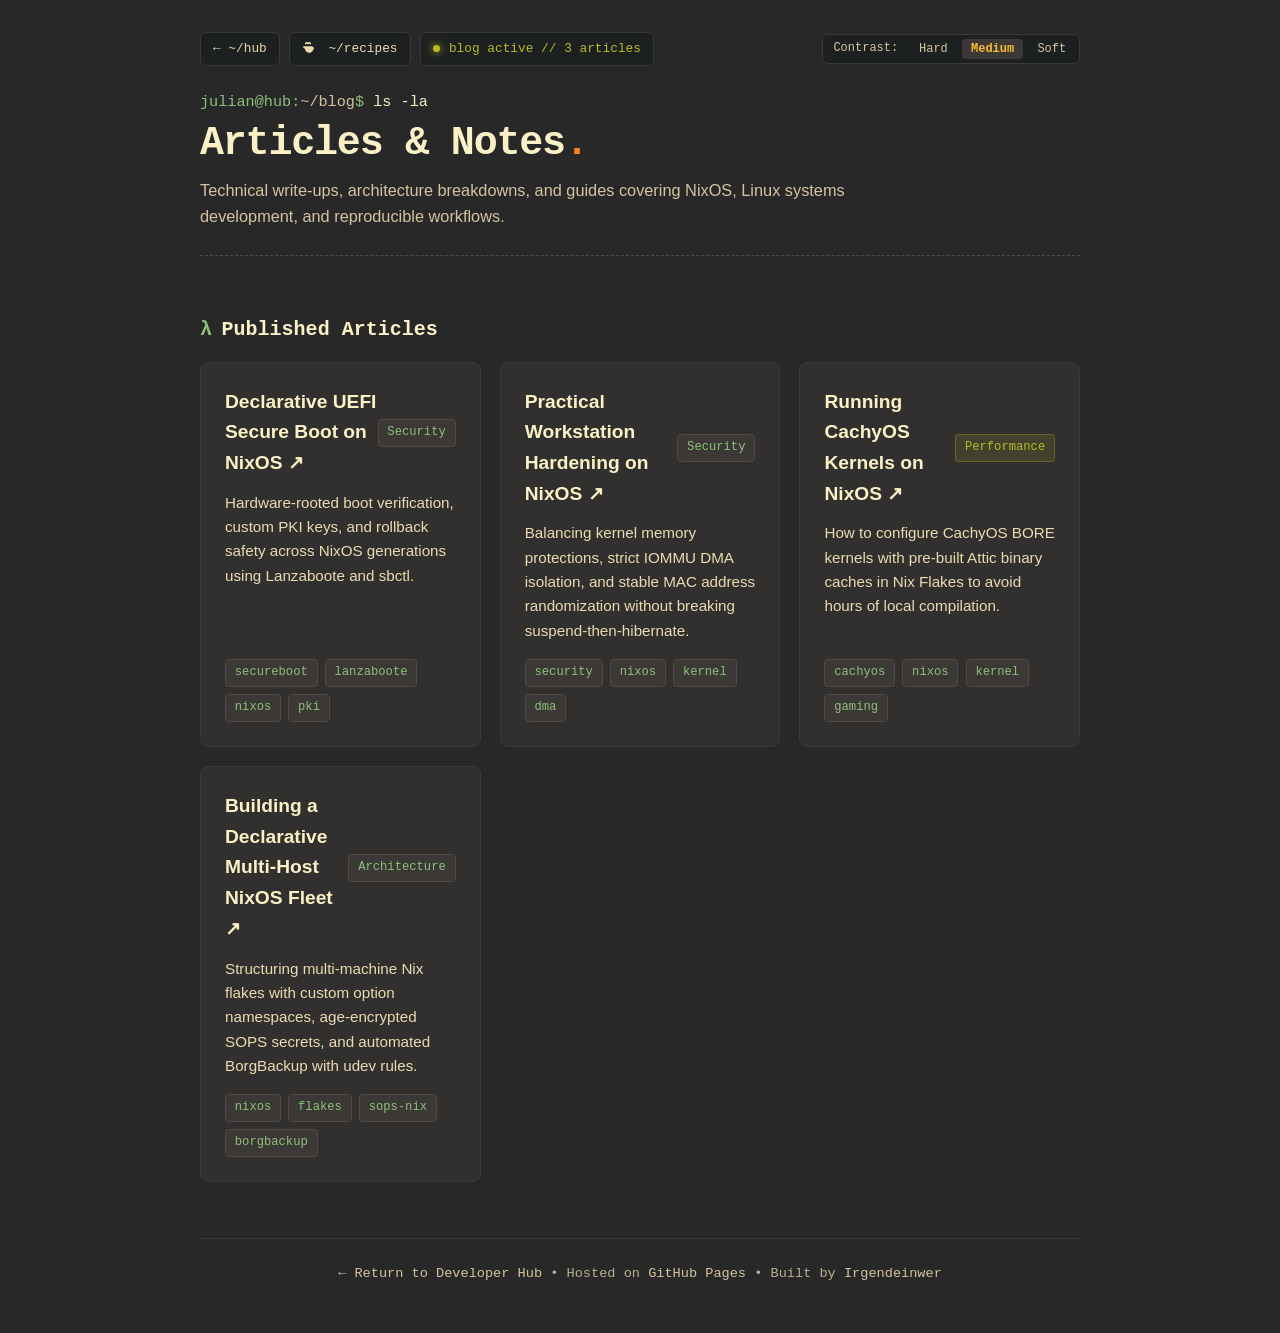
==== commit f749d725: "feat(blog): add secure boot article" ====
--- a/blog/index.html
+++ b/blog/index.html
@@ -108,6 +108,26 @@
                 <article class="card">
                     <div class="card-header">
                         <h3 class="card-title">
+                            <a href="declarative-secure-boot-lanzaboote-nixos">
+                                Declarative UEFI Secure Boot on NixOS ↗
+                            </a>
+                        </h3>
+                        <span class="tag aqua">Security</span>
+                    </div>
+                    <p class="card-desc">
+                        Hardware-rooted boot verification, custom PKI keys, and rollback safety across NixOS generations using Lanzaboote and sbctl.
+                    </p>
+                    <div class="tag-list">
+                        <span class="tag">secureboot</span>
+                        <span class="tag">lanzaboote</span>
+                        <span class="tag">nixos</span>
+                        <span class="tag">pki</span>
+                    </div>
+                </article>
+
+                <article class="card">
+                    <div class="card-header">
+                        <h3 class="card-title">
                             <a href="practical-nixos-workstation-hardening">
                                 Practical Workstation Hardening on NixOS ↗
                             </a>
